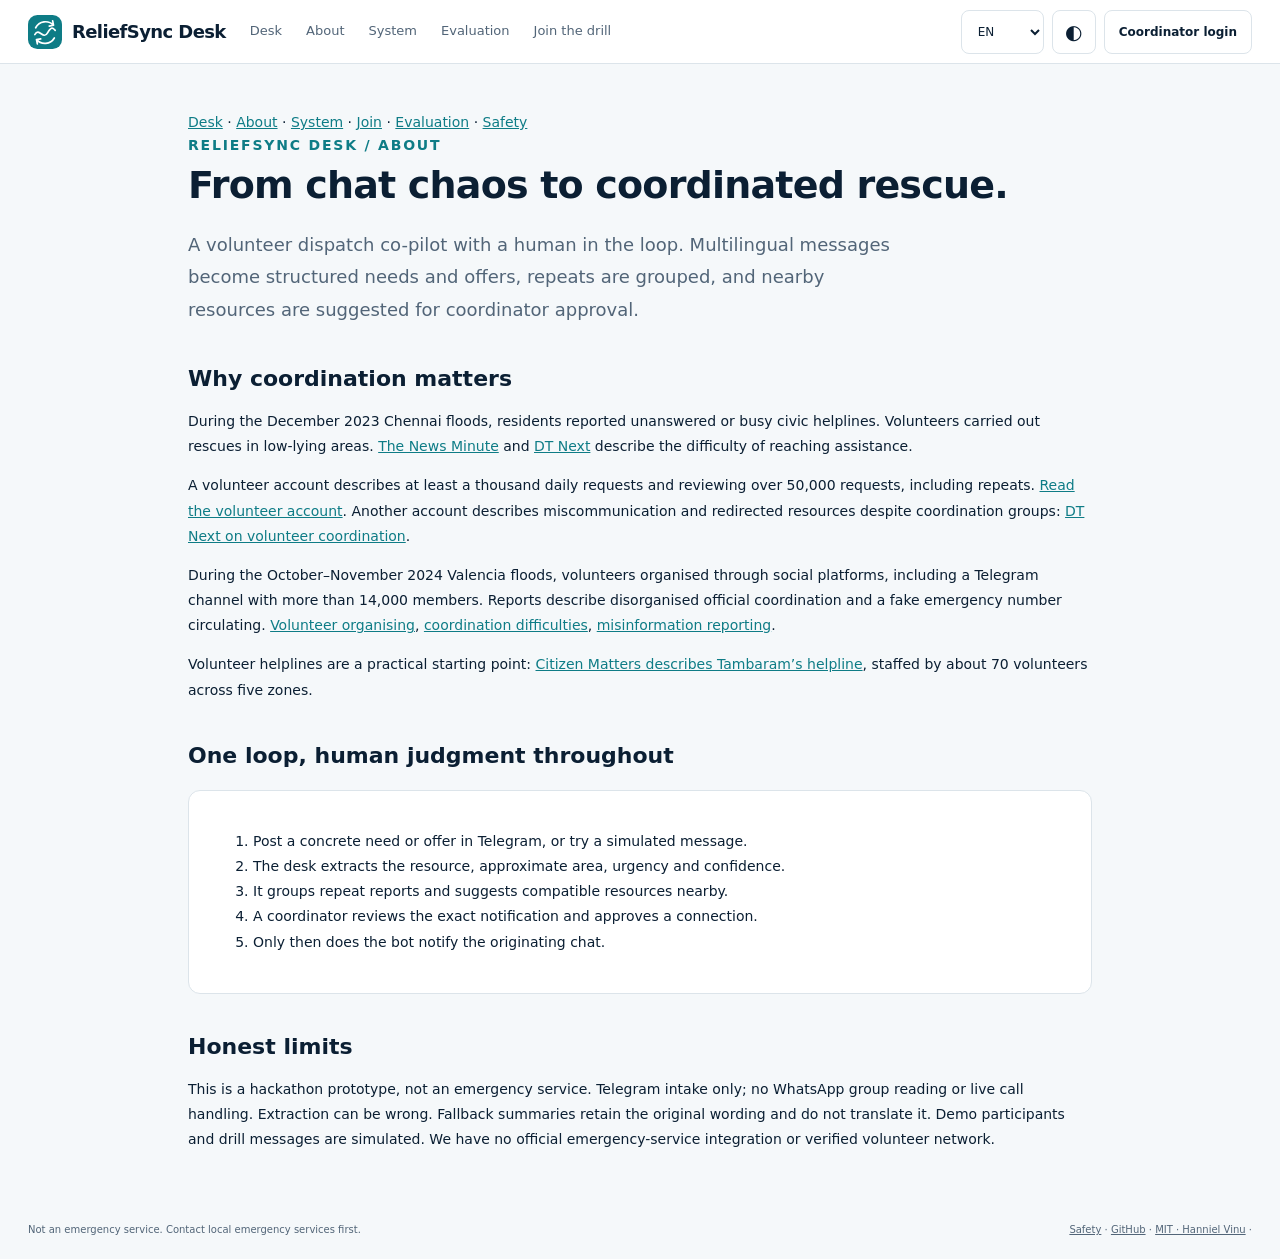
==== static/about.html @ e1a5e102 "feat: add dispatch dashboard simulation and evaluation pages" ====
<!doctype html><html lang="en"><head><meta charset="utf-8"><meta name="viewport" content="width=device-width,initial-scale=1"><title>About · ReliefSync Desk</title><link rel="icon" href="/static/img/favicon.svg"><link rel="stylesheet" href="/static/css/tokens.css"><link rel="stylesheet" href="/static/css/app.css"><script type="module" src="/static/js/pages.js"></script></head><body><a class="skip" href="#main">Skip to content</a><div id="shared-header"></div><main id="main" class="prose"><nav aria-label="Page navigation"><a href="/">Desk</a> · <a href="/about">About</a> · <a href="/architecture">System</a> · <a href="/join">Join</a> · <a href="/eval">Evaluation</a> · <a href="/safety">Safety</a></nav><p class="eyebrow">RELIEFSYNC DESK / ABOUT</p><h1>From chat chaos to coordinated rescue.</h1><p class="lead">A volunteer dispatch co-pilot with a human in the loop. Multilingual messages become structured needs and offers, repeats are grouped, and nearby resources are suggested for coordinator approval.</p>
<h2>Why coordination matters</h2><p>During the December 2023 Chennai floods, residents reported unanswered or busy civic helplines. Volunteers carried out rescues in low-lying areas. <a href="https://www.thenewsminute.com/amp/story/tamil-nadu/chennai-floods-helplines-inundated-people-struggle-to-contact-authorities">The News Minute</a> and <a href="https://www.dtnext.in/news/city/calls-to-govt-helplines-go-unanswered-754073">DT Next</a> describe the difficulty of reaching assistance.</p>
<p>A volunteer account describes at least a thousand daily requests and reviewing over 50,000 requests, including repeats. <a href="https://www.dtnext.in/volunteer-diaries-we-had-calls-regarding-pregnant-women-being-stranded">Read the volunteer account</a>. Another account describes miscommunication and redirected resources despite coordination groups: <a href="https://www.dtnext.in/news/city/volunteers-the-undying-spirit-of-chennai-soars-on-social-media-753635">DT Next on volunteer coordination</a>.</p>
<p>During the October–November 2024 Valencia floods, volunteers organised through social platforms, including a Telegram channel with more than 14,000 members. Reports describe disorganised official coordination and a fake emergency number circulating. <a href="https://www.izquierdadiario.es/Desborde-de-solidaridad-ante-la-inaccion-del-Gobierno-miles-de-voluntarios-autoorganizados-se">Volunteer organising</a>, <a href="https://inspain.news/?p=40691">coordination difficulties</a>, <a href="https://thestar.com.my/tech/tech-news/2024/11/08/online-disinformation-exacerbates-spain-flood-disaster">misinformation reporting</a>.</p>
<p>Volunteer helplines are a practical starting point: <a href="https://citizenmatters.in/citizen-monsoon-helpline-in-tambaram/">Citizen Matters describes Tambaram’s helpline</a>, staffed by about 70 volunteers across five zones.</p>
<h2>One loop, human judgment throughout</h2><article><ol><li>Post a concrete need or offer in Telegram, or try a simulated message.</li><li>The desk extracts the resource, approximate area, urgency and confidence.</li><li>It groups repeat reports and suggests compatible resources nearby.</li><li>A coordinator reviews the exact notification and approves a connection.</li><li>Only then does the bot notify the originating chat.</li></ol></article>
<h2>Honest limits</h2><p>This is a hackathon prototype, not an emergency service. Telegram intake only; no WhatsApp group reading or live call handling. Extraction can be wrong. Fallback summaries retain the original wording and do not translate it. Demo participants and drill messages are simulated. We have no official emergency-service integration or verified volunteer network.</p></main><div id="shared-footer"></div><div id="toast" class="toast" role="status" hidden></div></body></html>
---- static/css/tokens.css ----
@font-face{font-family:Inter;src:url('/static/fonts/inter.woff2') format('woff2');font-display:swap;font-weight:100 900}
@font-face{font-family:'Noto Sans Tamil';src:url('/static/fonts/tamil.woff2') format('woff2');font-display:swap}
@font-face{font-family:'JetBrains Mono';src:url('/static/fonts/mono.woff2') format('woff2');font-display:swap}
:root{color-scheme:light;--bg:#f5f8fa;--surface:#fff;--text:#0b1f33;--muted:#526578;--border:#dce4ea;--primary:#0e7c86;--primary-hover:#0a646c;--accent:#f5a524;--ok:#247a53;--danger:#b72f2f;--soft:#eaf5f4;--shadow:0 4px 24px #102d4010;--u1:#64748b;--u2:#2f80ed;--u3:#9b6d00;--u4:#c14508;--u5:#c6251b;--radius:12px}
@media(prefers-color-scheme:dark){:root:not([data-theme=light]){color-scheme:dark;--bg:#0a1622;--surface:#11212f;--text:#e8eef3;--muted:#a4b6c5;--border:#294253;--primary:#52c7d1;--primary-hover:#85e0e6;--soft:#13363c;--ok:#67d9a4;--danger:#ff8b85;--u3:#f0bf43;--u4:#ffab76;--u5:#ff9289}}
:root[data-theme=dark]{color-scheme:dark;--bg:#0a1622;--surface:#11212f;--text:#e8eef3;--muted:#a4b6c5;--border:#294253;--primary:#52c7d1;--primary-hover:#85e0e6;--soft:#13363c;--ok:#67d9a4;--danger:#ff8b85;--u3:#f0bf43;--u4:#ffab76;--u5:#ff9289}
*{box-sizing:border-box}body{margin:0;font:14px/1.5 Inter,system-ui,-apple-system,'Segoe UI',sans-serif;background:var(--bg);color:var(--text)}[lang=ta]{font-family:'Noto Sans Tamil',Latha,sans-serif;line-height:1.7}button,input,select,textarea{font:inherit}button,a,input,select,textarea{touch-action:manipulation}button{cursor:pointer}a{color:var(--primary)}button{color:inherit}button:disabled{opacity:.55;cursor:wait}:focus-visible{outline:3px solid var(--primary);outline-offset:3px}button,input,select,textarea{border:1px solid var(--border);border-radius:8px;background:var(--surface);min-height:44px}button{padding:8px 14px;font-weight:600}input,select,textarea{padding:10px 12px;color:var(--text);max-width:100%}button:hover{border-color:var(--primary)}.primary{background:var(--primary);border-color:var(--primary);color:var(--surface)}.primary:hover{background:var(--primary-hover)}.muted{color:var(--muted)}.mono{font-family:'JetBrains Mono',ui-monospace,monospace;font-variant-numeric:tabular-nums}.sr-only{position:absolute;width:1px;height:1px;padding:0;margin:-1px;overflow:hidden;clip:rect(0,0,0,0)}[hidden]{display:none!important}@media(prefers-reduced-motion:reduce){*,*::before,*::after{animation:none!important;transition:none!important;scroll-behavior:auto!important}}
---- static/css/app.css ----
.skip{position:fixed;top:-100px;left:16px;z-index:10000;background:var(--surface);padding:12px}.skip:focus{top:8px}.topbar{height:64px;padding:0 28px;display:flex;align-items:center;gap:24px;background:var(--surface);border-bottom:1px solid var(--border)}.brand{display:flex;align-items:center;gap:10px;text-decoration:none;font-size:18px;font-weight:700;letter-spacing:-.6px;white-space:nowrap;color:var(--text)}.brand img{width:34px;height:34px}.topbar nav{display:flex;gap:24px;height:100%;align-items:center}.topbar nav a{text-decoration:none;color:var(--muted);font-size:13px;font-weight:500;height:100%;display:flex;align-items:center;border-bottom:2px solid transparent}.topbar nav a[aria-current=page]{border-color:var(--primary);color:var(--primary)}.header-actions{margin-left:auto;display:flex;align-items:center;gap:8px}.header-actions button{font-size:12px}.header-actions select{width:83px;font-size:12px}.theme{width:44px;padding:0;font-size:20px!important}.status{font-size:11px;color:var(--ok);display:inline-flex;align-items:center;gap:6px;white-space:nowrap}.status::before{content:'';height:6px;width:6px;background:currentColor;border-radius:50%}.banner{padding:8px 28px;display:flex;justify-content:space-between;gap:12px;align-items:center;background:var(--soft);color:var(--primary);font-size:12px;border-bottom:1px solid var(--border)}.badge{padding:3px 7px;border:1px solid var(--border);border-radius:5px;font-size:10px;letter-spacing:.4px;font-weight:600;white-space:nowrap}.simulation{background:#fff3cf;color:#725200;border-color:#e8d699}.workspace-heading{display:flex;align-items:center;justify-content:space-between;padding:24px 28px 18px;gap:16px}.eyebrow{text-transform:uppercase;letter-spacing:1.8px;font-size:10px;font-weight:700;color:var(--primary);margin:0 0 5px}h1{font-size:24px;letter-spacing:-.8px;margin:0;font-weight:650}.workspace-heading p:last-child{margin:5px 0 0;font-size:12px}.workspace-meta{display:flex;gap:12px;align-items:center}.stats{display:grid;grid-template-columns:repeat(7,minmax(0,1fr));margin:0 28px 24px;background:var(--surface);border:1px solid var(--border);border-radius:var(--radius);box-shadow:var(--shadow)}.stat{padding:16px 20px;position:relative;min-width:0}.stat+.stat::before{content:'';position:absolute;left:0;top:18px;bottom:18px;width:1px;background:var(--border)}.stat-label{font-size:11px;color:var(--muted);display:block}.stat-value{font:600 26px/1.5 Inter,system-ui;font-variant-numeric:tabular-nums;letter-spacing:-1px}.stat small{font-size:10px;color:var(--muted);display:block}.ops-grid{display:grid;grid-template-columns:340px minmax(0,1fr) 320px;gap:16px;padding:0 28px;align-items:start}.panel{background:var(--surface);border:1px solid var(--border);border-radius:var(--radius);overflow:hidden;box-shadow:var(--shadow);min-width:0}.panel-header{padding:16px 18px;display:flex;align-items:center;gap:10px;border-bottom:1px solid var(--border)}h2{font-size:14px;font-weight:650;margin:0}.panel-header .count{margin-left:auto;font-size:11px;color:var(--muted)}.filters{padding:12px;display:grid;gap:10px;border-bottom:1px solid var(--border)}.filter-chips{display:flex;gap:4px;overflow:auto;scrollbar-width:thin}.filter-chips button{min-height:36px;white-space:nowrap;border:0;padding:6px 9px;font-size:11px;background:transparent;color:var(--muted)}.filter-chips button.active{background:var(--soft);color:var(--primary)}.search-row{display:flex;gap:6px}.search-row input{width:100%;min-width:0}.search-row select{width:104px;font-size:11px}.filter-row{display:flex;gap:6px}.filter-row select{min-width:0;width:50%;font-size:11px;min-height:36px;padding:6px}.card-list{max-height:650px;overflow:auto;padding:12px;display:grid;gap:10px}.request-card{text-align:left;padding:14px;border-radius:10px;min-height:150px;display:block;width:100%;font-weight:400;background:var(--surface);position:relative;transition:border-color .18s,transform .18s}.request-card:hover{transform:translateY(-1px)}.card-top{display:flex;align-items:center;gap:6px;font-size:10px}.intent-icon{display:inline-grid;place-items:center;width:18px;height:18px;border:1.5px solid var(--danger);color:var(--danger);border-radius:50%;font-weight:700}.intent-icon.offer{border-radius:5px;color:var(--primary);border-color:var(--primary)}.card-id{margin-left:auto;color:var(--muted);font-size:10px}.request-card h3{font-size:15px;margin:10px 0 3px;text-transform:capitalize;font-weight:650}.card-line{font-size:11px;color:var(--muted);display:flex;gap:8px;align-items:center;flex-wrap:wrap}.card-tags{display:flex;gap:5px;flex-wrap:wrap;margin:10px 0}.chip{font-size:10px;border-radius:999px;background:var(--bg);color:var(--muted);padding:3px 7px}.urgency{font-size:10px;font-weight:600;color:var(--urgency);border:1px solid currentColor;border-radius:4px;padding:2px 5px}.u1{--urgency:var(--u1)}.u2{--urgency:var(--u2)}.u3{--urgency:var(--u3)}.u4{--urgency:var(--u4)}.u5{--urgency:var(--u5)}.confidence{display:flex;align-items:center;gap:8px;font-size:10px;color:var(--muted);border-top:1px solid var(--border);padding-top:8px;margin-top:8px}.confidence progress{width:58px;height:4px;accent-color:var(--primary);margin-left:auto}.empty{padding:38px 22px;text-align:center;color:var(--muted);font-size:12px}.empty strong{display:block;color:var(--text);font-size:14px;margin:10px 0}.empty-symbol{font-size:28px;color:var(--primary)}#map{height:610px;background:var(--bg);z-index:1}.map-panel{position:relative}.map-heading{display:flex;justify-content:space-between;width:100%;align-items:center}.map-heading small{font-size:10px;color:var(--muted);font-weight:400}.map-tools{position:absolute;top:72px;right:12px;z-index:500}.map-tools button{box-shadow:var(--shadow);font-size:11px}.map-legend{display:flex;gap:16px;padding:12px 16px;font-size:10px;color:var(--muted);flex-wrap:wrap}.map-legend span{display:flex;gap:6px;align-items:center}.legend-dot{width:8px;height:8px;border-radius:50%;background:var(--primary)}.legend-dot.need{background:var(--danger)}.map-note{position:absolute;bottom:50px;left:12px;right:12px;z-index:500;background:var(--surface);padding:8px 12px;font-size:11px;border-radius:6px;border:1px solid var(--border)}.map-marker{background:transparent;border:none}.pin{background:var(--surface);border:2px solid var(--urgency);color:var(--urgency);font:700 12px Inter,sans-serif;border-radius:50%;width:30px;height:30px;display:grid;place-items:center;box-shadow:0 3px 10px #0003}.pin.offer{border-radius:7px}.pin.highlight{outline:4px solid var(--primary);outline-offset:3px}.leaflet-container{font-family:Inter,system-ui!important}.leaflet-popup-content{color:#0b1f33}.match-list{padding:12px;display:grid;gap:12px;max-height:720px;overflow:auto}.match-card{padding:14px;border:1px solid var(--border);border-radius:10px}.match-title{font-size:11px;display:flex;justify-content:space-between;align-items:center;margin-bottom:12px;color:var(--primary);font-weight:600}.match-party{border-left:2px solid var(--primary);padding-left:10px;margin:10px 0}.match-party small{font-size:9px;color:var(--muted);text-transform:uppercase;letter-spacing:1px}.match-party strong{display:block;font-size:13px;text-transform:capitalize}.match-party span{font-size:10px;color:var(--muted)}.match-info{display:flex;gap:8px;justify-content:space-between;font-size:10px;color:var(--muted);border-top:1px solid var(--border);padding-top:10px}.match-actions{display:flex;gap:6px;margin-top:12px}.match-actions button{flex:1;font-size:11px}.match-card details{font-size:10px;margin-top:10px;color:var(--muted)}.match-card summary{cursor:pointer;padding:5px 0}.preview{white-space:pre-wrap;overflow-wrap:anywhere;font-size:11px;background:var(--bg);padding:12px;border-radius:6px}.score-grid{display:grid;grid-template-columns:1fr 1fr;gap:5px;margin:8px 0}.score-grid span{padding:5px;background:var(--bg);border-radius:4px}.demo-panel{margin:20px 28px 0;padding:16px 20px;border:1px solid var(--border);border-radius:12px;background:var(--surface);display:flex;gap:20px;align-items:center}.demo-title{min-width:150px}.demo-title strong{display:block;font-size:13px}.demo-title small{font-size:10px;color:var(--muted)}.drill-controls{display:flex;gap:6px;flex-wrap:wrap}.drill-controls button,.drill-controls select{font-size:11px}.custom-input{margin-left:auto;display:flex;gap:6px;min-width:0;flex:1;max-width:520px}.custom-input input{min-width:0;flex:1}.custom-input button{font-size:11px}.footer{display:flex;justify-content:space-between;gap:16px;padding:22px 28px;font-size:10px;color:var(--muted)}.footer a{color:var(--muted)}.tabs{display:none}.toast{position:fixed;bottom:24px;left:50%;transform:translateX(-50%);background:var(--text);color:var(--surface);border-radius:8px;padding:12px 20px;z-index:3000;box-shadow:var(--shadow);max-width:90%;font-size:13px}.error-banner{background:#fff0ee;color:#9d2626;padding:12px 28px;display:flex;justify-content:space-between;align-items:center}.drawer{position:fixed;top:0;bottom:0;right:0;width:460px;max-width:100%;z-index:2000;background:var(--surface);box-shadow:-10px 0 60px #0003;overflow:auto;padding:28px}.backdrop{position:fixed;inset:0;background:#071f354f;z-index:1999}.drawer-close{float:right}.drawer h2{font-size:24px;text-transform:capitalize;margin:32px 0 8px}.drawer dl{display:grid;grid-template-columns:130px 1fr;gap:12px;font-size:12px;margin:24px 0}.drawer dt{color:var(--muted)}.drawer dd{margin:0;overflow-wrap:anywhere}.drawer h3{font-size:13px;margin-top:24px}.drawer blockquote{margin:0;padding:16px;background:var(--bg);border-left:3px solid var(--primary);font-size:14px;overflow-wrap:anywhere}.drawer form{display:grid;gap:10px}.drawer form label{display:grid;gap:4px;font-size:12px}.audit{padding:0;list-style:none;font-size:11px;color:var(--muted)}.audit li{padding:10px 0;border-bottom:1px solid var(--border)}dialog{background:var(--surface);color:var(--text);border:1px solid var(--border);border-radius:12px;max-width:480px;width:calc(100% - 32px);padding:28px}dialog::backdrop{background:#071f3577}dialog h2{font-size:20px;margin-bottom:16px}dialog form{display:grid;gap:12px}dialog .actions{display:flex;gap:8px;justify-content:flex-end}.prose{max-width:960px;margin:48px auto;padding:0 28px}.prose h1{font-size:38px;line-height:1.2;margin-bottom:20px}.prose .lead{font-size:18px;color:var(--muted);max-width:720px}.prose h2{font-size:22px;margin:36px 0 12px}.prose p,.prose li{font-size:14px;line-height:1.8}.prose article{background:var(--surface);border:1px solid var(--border);border-radius:12px;padding:24px;margin:18px 0}.prose table{border-collapse:collapse;width:100%;font-size:12px}.prose td,.prose th{text-align:left;padding:12px;border-bottom:1px solid var(--border)}.table-wrap{overflow:auto}.prose pre{overflow:auto;background:var(--surface);border:1px solid var(--border);border-radius:8px;padding:16px;font-size:12px}.sample{display:flex;align-items:center;gap:16px;justify-content:space-between}.sample p{margin:8px 0}.sample small{color:var(--muted)}.architecture-img{width:100%;height:auto}.reach{display:flex;gap:24px;padding:20px;border-radius:12px;background:var(--soft);margin:24px 0}.reach strong{font-size:28px;display:block}.reach span{font-size:12px;color:var(--muted)}
@media(min-width:1600px){.ops-grid{grid-template-columns:360px minmax(0,1fr) 340px}#map{height:670px}.card-list{max-height:710px}.match-list{max-height:780px}}
@media(max-width:1279px){.topbar{gap:16px;padding:0 20px}.topbar nav{gap:14px}.ops-grid{grid-template-columns:minmax(0,1fr) minmax(0,1fr);padding:0 20px}.map-panel{grid-column:1/-1;grid-row:1}#map{height:45vh}.board-panel,.matches-panel{grid-row:2}.stats{margin:0 20px 20px;grid-template-columns:repeat(4,minmax(0,1fr))}.stat{padding:12px 16px}.workspace-heading{padding:20px}.demo-panel{margin:20px;flex-wrap:wrap}.custom-input{max-width:none;flex-basis:100%;margin-left:0}.footer{padding:20px}.header-actions .status{display:none}}
@media(max-width:767px){.topbar{height:60px;padding:0 14px;gap:8px;flex-wrap:nowrap}.brand{font-size:16px;gap:7px}.brand img{width:28px;height:28px}.topbar nav{display:none}.header-actions{gap:4px}.header-actions select{width:60px;padding:8px 4px}.header-actions #login-btn{font-size:0;width:44px;padding:0}.header-actions #login-btn::after{content:'↗';font-size:18px}.banner{padding:8px 14px;font-size:10px;gap:4px}.banner .badge{display:none}.workspace-heading{padding:16px 14px 12px}.workspace-heading h1{font-size:21px}.workspace-heading p:last-child{font-size:11px;max-width:240px}.workspace-meta{display:none}.stats{margin:0 14px 14px;grid-template-columns:repeat(2,minmax(0,1fr));display:none}.stats.active-mobile{display:grid}.stat{padding:12px}.ops-grid{display:block;padding:0 14px}.panel{display:none}.panel.active-mobile{display:block}.map-panel{display:block}body[data-tab]:not([data-tab=map]) .map-panel{display:none}body[data-tab=map] .map-panel{display:block}#map{height:calc(100dvh - 360px);min-height:260px}.panel-header{padding:12px 14px}.card-list,.match-list{max-height:none}.demo-panel{margin:14px;padding:12px;gap:10px}.demo-title{min-width:0;width:100%;display:flex;align-items:center;justify-content:space-between;gap:8px}.drill-controls{width:100%}.drill-controls button{flex:1;padding:8px}.custom-input{flex-basis:100%;width:100%}.custom-input input{font-size:12px}.custom-input button{padding:8px 12px}.footer{padding:12px 14px 86px;display:block}.footer span{display:block;margin-bottom:8px}.tabs{position:fixed;left:0;bottom:0;right:0;display:flex;background:var(--surface);border-top:1px solid var(--border);z-index:1000;padding:4px 8px max(4px,env(safe-area-inset-bottom));box-shadow:0 -3px 12px #0001}.tabs button{flex:1;border:0;background:transparent;color:var(--muted);font-size:11px;display:grid;place-items:center;gap:1px;padding:6px}.tabs button span:first-child{font-size:18px}.tabs button.active{color:var(--primary);background:var(--soft)}.drawer{width:100%;top:8vh;border-radius:18px 18px 0 0;padding:24px}.drawer dl{grid-template-columns:100px 1fr}.toast{bottom:84px}.prose{margin:30px auto;padding:0 18px}.prose h1{font-size:30px}.prose .lead{font-size:16px}.prose article{padding:18px}.prose nav{display:flex;gap:16px;flex-wrap:wrap}.reach{gap:16px}.error-banner{padding:10px 14px;font-size:12px}}
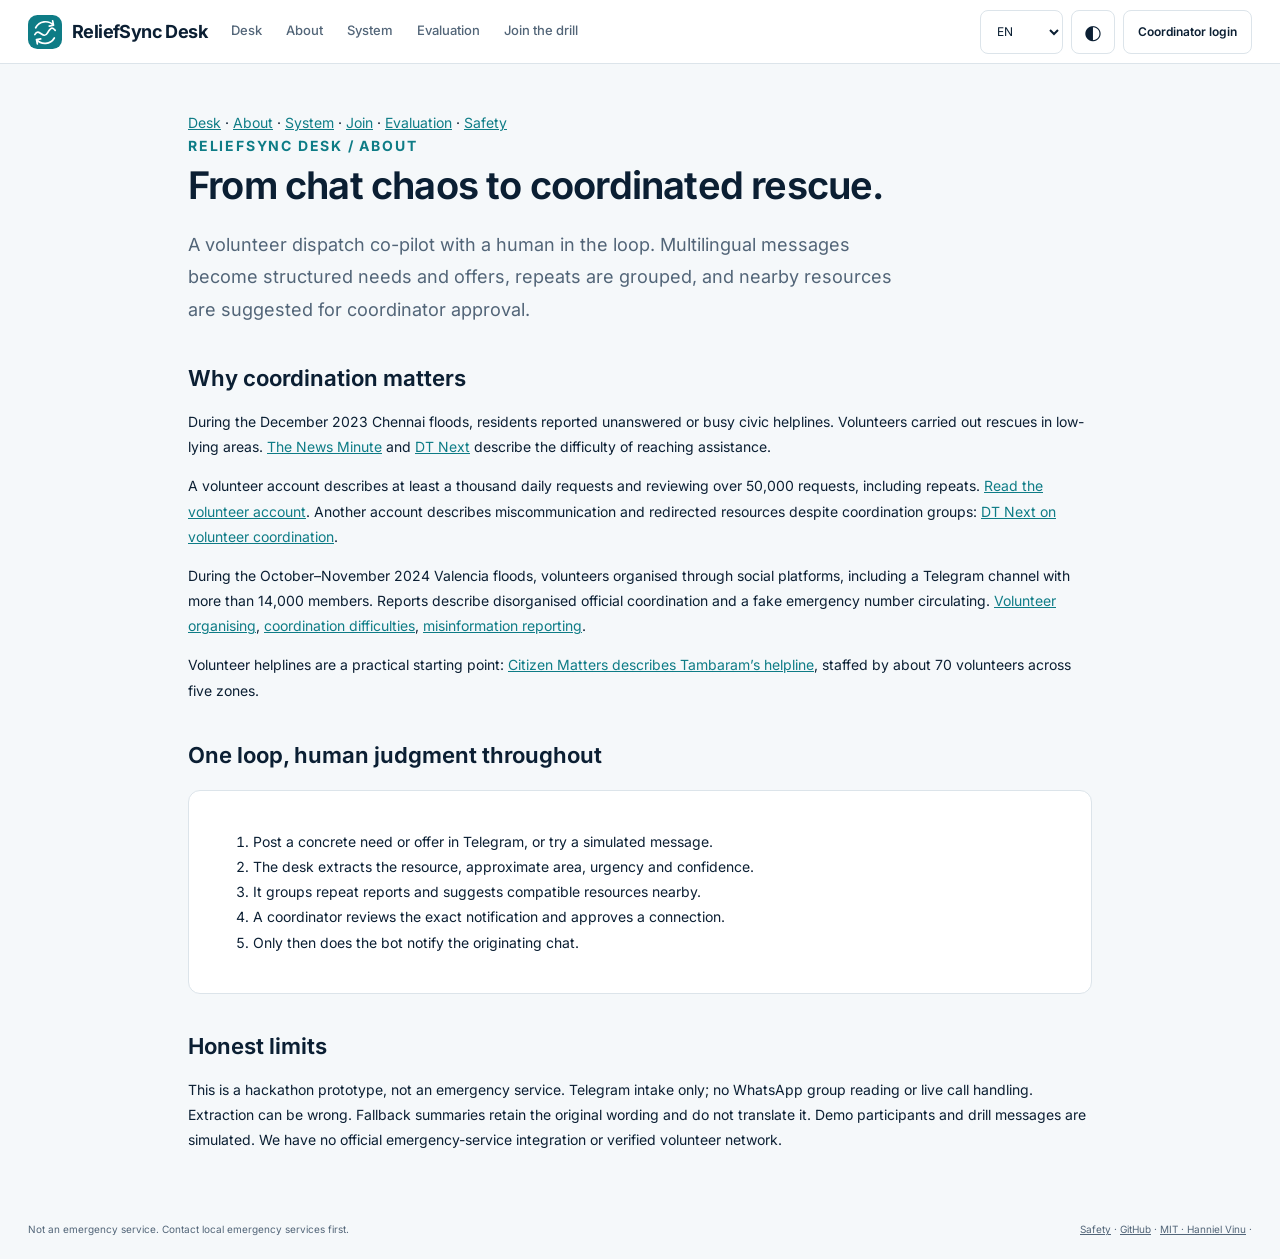
==== commit 5651270c: "chore: finalize verification evidence and readable frontend sources" ====
--- a/static/about.html
+++ b/static/about.html
@@ -1,7 +1,113 @@
-<!doctype html><html lang="en"><head><meta charset="utf-8"><meta name="viewport" content="width=device-width,initial-scale=1"><title>About · ReliefSync Desk</title><link rel="icon" href="/static/img/favicon.svg"><link rel="stylesheet" href="/static/css/tokens.css"><link rel="stylesheet" href="/static/css/app.css"><script type="module" src="/static/js/pages.js"></script></head><body><a class="skip" href="#main">Skip to content</a><div id="shared-header"></div><main id="main" class="prose"><nav aria-label="Page navigation"><a href="/">Desk</a> · <a href="/about">About</a> · <a href="/architecture">System</a> · <a href="/join">Join</a> · <a href="/eval">Evaluation</a> · <a href="/safety">Safety</a></nav><p class="eyebrow">RELIEFSYNC DESK / ABOUT</p><h1>From chat chaos to coordinated rescue.</h1><p class="lead">A volunteer dispatch co-pilot with a human in the loop. Multilingual messages become structured needs and offers, repeats are grouped, and nearby resources are suggested for coordinator approval.</p>
-<h2>Why coordination matters</h2><p>During the December 2023 Chennai floods, residents reported unanswered or busy civic helplines. Volunteers carried out rescues in low-lying areas. <a href="https://www.thenewsminute.com/amp/story/tamil-nadu/chennai-floods-helplines-inundated-people-struggle-to-contact-authorities">The News Minute</a> and <a href="https://www.dtnext.in/news/city/calls-to-govt-helplines-go-unanswered-754073">DT Next</a> describe the difficulty of reaching assistance.</p>
-<p>A volunteer account describes at least a thousand daily requests and reviewing over 50,000 requests, including repeats. <a href="https://www.dtnext.in/volunteer-diaries-we-had-calls-regarding-pregnant-women-being-stranded">Read the volunteer account</a>. Another account describes miscommunication and redirected resources despite coordination groups: <a href="https://www.dtnext.in/news/city/volunteers-the-undying-spirit-of-chennai-soars-on-social-media-753635">DT Next on volunteer coordination</a>.</p>
-<p>During the October–November 2024 Valencia floods, volunteers organised through social platforms, including a Telegram channel with more than 14,000 members. Reports describe disorganised official coordination and a fake emergency number circulating. <a href="https://www.izquierdadiario.es/Desborde-de-solidaridad-ante-la-inaccion-del-Gobierno-miles-de-voluntarios-autoorganizados-se">Volunteer organising</a>, <a href="https://inspain.news/?p=40691">coordination difficulties</a>, <a href="https://thestar.com.my/tech/tech-news/2024/11/08/online-disinformation-exacerbates-spain-flood-disaster">misinformation reporting</a>.</p>
-<p>Volunteer helplines are a practical starting point: <a href="https://citizenmatters.in/citizen-monsoon-helpline-in-tambaram/">Citizen Matters describes Tambaram’s helpline</a>, staffed by about 70 volunteers across five zones.</p>
-<h2>One loop, human judgment throughout</h2><article><ol><li>Post a concrete need or offer in Telegram, or try a simulated message.</li><li>The desk extracts the resource, approximate area, urgency and confidence.</li><li>It groups repeat reports and suggests compatible resources nearby.</li><li>A coordinator reviews the exact notification and approves a connection.</li><li>Only then does the bot notify the originating chat.</li></ol></article>
-<h2>Honest limits</h2><p>This is a hackathon prototype, not an emergency service. Telegram intake only; no WhatsApp group reading or live call handling. Extraction can be wrong. Fallback summaries retain the original wording and do not translate it. Demo participants and drill messages are simulated. We have no official emergency-service integration or verified volunteer network.</p></main><div id="shared-footer"></div><div id="toast" class="toast" role="status" hidden></div></body></html>+<!doctype html>
+<html lang="en">
+  <head>
+    <meta charset="utf-8" />
+    <meta name="viewport" content="width=device-width,initial-scale=1" />
+    <title>About · ReliefSync Desk</title>
+    <link rel="icon" href="/static/img/favicon.svg" />
+    <link rel="stylesheet" href="/static/css/tokens.css" />
+    <link rel="stylesheet" href="/static/css/app.css" />
+    <script type="module" src="/static/js/pages.js"></script>
+  </head>
+  <body>
+    <a class="skip" href="#main">Skip to content</a>
+    <div id="shared-header"></div>
+    <main id="main" class="prose">
+      <nav aria-label="Page navigation">
+        <a href="/">Desk</a> · <a href="/about">About</a> ·
+        <a href="/architecture">System</a> · <a href="/join">Join</a> ·
+        <a href="/eval">Evaluation</a> · <a href="/safety">Safety</a>
+      </nav>
+      <p class="eyebrow">RELIEFSYNC DESK / ABOUT</p>
+      <h1>From chat chaos to coordinated rescue.</h1>
+      <p class="lead">
+        A volunteer dispatch co-pilot with a human in the loop. Multilingual
+        messages become structured needs and offers, repeats are grouped, and
+        nearby resources are suggested for coordinator approval.
+      </p>
+      <h2>Why coordination matters</h2>
+      <p>
+        During the December 2023 Chennai floods, residents reported unanswered
+        or busy civic helplines. Volunteers carried out rescues in low-lying
+        areas.
+        <a
+          href="https://www.thenewsminute.com/amp/story/tamil-nadu/chennai-floods-helplines-inundated-people-struggle-to-contact-authorities"
+          >The News Minute</a
+        >
+        and
+        <a
+          href="https://www.dtnext.in/news/city/calls-to-govt-helplines-go-unanswered-754073"
+          >DT Next</a
+        >
+        describe the difficulty of reaching assistance.
+      </p>
+      <p>
+        A volunteer account describes at least a thousand daily requests and
+        reviewing over 50,000 requests, including repeats.
+        <a
+          href="https://www.dtnext.in/volunteer-diaries-we-had-calls-regarding-pregnant-women-being-stranded"
+          >Read the volunteer account</a
+        >. Another account describes miscommunication and redirected resources
+        despite coordination groups:
+        <a
+          href="https://www.dtnext.in/news/city/volunteers-the-undying-spirit-of-chennai-soars-on-social-media-753635"
+          >DT Next on volunteer coordination</a
+        >.
+      </p>
+      <p>
+        During the October–November 2024 Valencia floods, volunteers organised
+        through social platforms, including a Telegram channel with more than
+        14,000 members. Reports describe disorganised official coordination and
+        a fake emergency number circulating.
+        <a
+          href="https://www.izquierdadiario.es/Desborde-de-solidaridad-ante-la-inaccion-del-Gobierno-miles-de-voluntarios-autoorganizados-se"
+          >Volunteer organising</a
+        >,
+        <a href="https://inspain.news/?p=40691">coordination difficulties</a>,
+        <a
+          href="https://thestar.com.my/tech/tech-news/2024/11/08/online-disinformation-exacerbates-spain-flood-disaster"
+          >misinformation reporting</a
+        >.
+      </p>
+      <p>
+        Volunteer helplines are a practical starting point:
+        <a
+          href="https://citizenmatters.in/citizen-monsoon-helpline-in-tambaram/"
+          >Citizen Matters describes Tambaram’s helpline</a
+        >, staffed by about 70 volunteers across five zones.
+      </p>
+      <h2>One loop, human judgment throughout</h2>
+      <article>
+        <ol>
+          <li>
+            Post a concrete need or offer in Telegram, or try a simulated
+            message.
+          </li>
+          <li>
+            The desk extracts the resource, approximate area, urgency and
+            confidence.
+          </li>
+          <li>
+            It groups repeat reports and suggests compatible resources nearby.
+          </li>
+          <li>
+            A coordinator reviews the exact notification and approves a
+            connection.
+          </li>
+          <li>Only then does the bot notify the originating chat.</li>
+        </ol>
+      </article>
+      <h2>Honest limits</h2>
+      <p>
+        This is a hackathon prototype, not an emergency service. Telegram intake
+        only; no WhatsApp group reading or live call handling. Extraction can be
+        wrong. Fallback summaries retain the original wording and do not
+        translate it. Demo participants and drill messages are simulated. We
+        have no official emergency-service integration or verified volunteer
+        network.
+      </p>
+    </main>
+    <div id="shared-footer"></div>
+    <div id="toast" class="toast" role="status" hidden></div>
+  </body>
+</html>
--- a/static/css/tokens.css
+++ b/static/css/tokens.css
@@ -1,7 +1,178 @@
-@font-face{font-family:Inter;src:url('/static/fonts/inter.woff2') format('woff2');font-display:swap;font-weight:100 900}
-@font-face{font-family:'Noto Sans Tamil';src:url('/static/fonts/tamil.woff2') format('woff2');font-display:swap}
-@font-face{font-family:'JetBrains Mono';src:url('/static/fonts/mono.woff2') format('woff2');font-display:swap}
-:root{color-scheme:light;--bg:#f5f8fa;--surface:#fff;--text:#0b1f33;--muted:#526578;--border:#dce4ea;--primary:#0e7c86;--primary-hover:#0a646c;--accent:#f5a524;--ok:#247a53;--danger:#b72f2f;--soft:#eaf5f4;--shadow:0 4px 24px #102d4010;--u1:#64748b;--u2:#2f80ed;--u3:#9b6d00;--u4:#c14508;--u5:#c6251b;--radius:12px}
-@media(prefers-color-scheme:dark){:root:not([data-theme=light]){color-scheme:dark;--bg:#0a1622;--surface:#11212f;--text:#e8eef3;--muted:#a4b6c5;--border:#294253;--primary:#52c7d1;--primary-hover:#85e0e6;--soft:#13363c;--ok:#67d9a4;--danger:#ff8b85;--u3:#f0bf43;--u4:#ffab76;--u5:#ff9289}}
-:root[data-theme=dark]{color-scheme:dark;--bg:#0a1622;--surface:#11212f;--text:#e8eef3;--muted:#a4b6c5;--border:#294253;--primary:#52c7d1;--primary-hover:#85e0e6;--soft:#13363c;--ok:#67d9a4;--danger:#ff8b85;--u3:#f0bf43;--u4:#ffab76;--u5:#ff9289}
-*{box-sizing:border-box}body{margin:0;font:14px/1.5 Inter,system-ui,-apple-system,'Segoe UI',sans-serif;background:var(--bg);color:var(--text)}[lang=ta]{font-family:'Noto Sans Tamil',Latha,sans-serif;line-height:1.7}button,input,select,textarea{font:inherit}button,a,input,select,textarea{touch-action:manipulation}button{cursor:pointer}a{color:var(--primary)}button{color:inherit}button:disabled{opacity:.55;cursor:wait}:focus-visible{outline:3px solid var(--primary);outline-offset:3px}button,input,select,textarea{border:1px solid var(--border);border-radius:8px;background:var(--surface);min-height:44px}button{padding:8px 14px;font-weight:600}input,select,textarea{padding:10px 12px;color:var(--text);max-width:100%}button:hover{border-color:var(--primary)}.primary{background:var(--primary);border-color:var(--primary);color:var(--surface)}.primary:hover{background:var(--primary-hover)}.muted{color:var(--muted)}.mono{font-family:'JetBrains Mono',ui-monospace,monospace;font-variant-numeric:tabular-nums}.sr-only{position:absolute;width:1px;height:1px;padding:0;margin:-1px;overflow:hidden;clip:rect(0,0,0,0)}[hidden]{display:none!important}@media(prefers-reduced-motion:reduce){*,*::before,*::after{animation:none!important;transition:none!important;scroll-behavior:auto!important}}
+@font-face {
+  font-family: Inter;
+  src: url("/static/fonts/inter.woff2") format("woff2");
+  font-display: swap;
+  font-weight: 100 900;
+}
+@font-face {
+  font-family: "Noto Sans Tamil";
+  src: url("/static/fonts/tamil.woff2") format("woff2");
+  font-display: swap;
+}
+@font-face {
+  font-family: "JetBrains Mono";
+  src: url("/static/fonts/mono.woff2") format("woff2");
+  font-display: swap;
+}
+:root {
+  color-scheme: light;
+  --bg: #f5f8fa;
+  --surface: #fff;
+  --text: #0b1f33;
+  --muted: #526578;
+  --border: #dce4ea;
+  --primary: #0e7c86;
+  --primary-hover: #0a646c;
+  --accent: #f5a524;
+  --ok: #247a53;
+  --danger: #b72f2f;
+  --soft: #eaf5f4;
+  --shadow: 0 4px 24px #102d4010;
+  --u1: #64748b;
+  --u2: #2f80ed;
+  --u3: #9b6d00;
+  --u4: #c14508;
+  --u5: #c6251b;
+  --radius: 12px;
+}
+@media (prefers-color-scheme: dark) {
+  :root:not([data-theme="light"]) {
+    color-scheme: dark;
+    --bg: #0a1622;
+    --surface: #11212f;
+    --text: #e8eef3;
+    --muted: #a4b6c5;
+    --border: #294253;
+    --primary: #52c7d1;
+    --primary-hover: #85e0e6;
+    --soft: #13363c;
+    --ok: #67d9a4;
+    --danger: #ff8b85;
+    --u3: #f0bf43;
+    --u4: #ffab76;
+    --u5: #ff9289;
+  }
+}
+:root[data-theme="dark"] {
+  color-scheme: dark;
+  --bg: #0a1622;
+  --surface: #11212f;
+  --text: #e8eef3;
+  --muted: #a4b6c5;
+  --border: #294253;
+  --primary: #52c7d1;
+  --primary-hover: #85e0e6;
+  --soft: #13363c;
+  --ok: #67d9a4;
+  --danger: #ff8b85;
+  --u3: #f0bf43;
+  --u4: #ffab76;
+  --u5: #ff9289;
+}
+* {
+  box-sizing: border-box;
+}
+body {
+  margin: 0;
+  font:
+    14px/1.5 Inter,
+    system-ui,
+    -apple-system,
+    "Segoe UI",
+    sans-serif;
+  background: var(--bg);
+  color: var(--text);
+}
+[lang="ta"] {
+  font-family: "Noto Sans Tamil", Latha, sans-serif;
+  line-height: 1.7;
+}
+button,
+input,
+select,
+textarea {
+  font: inherit;
+}
+button,
+a,
+input,
+select,
+textarea {
+  touch-action: manipulation;
+}
+button {
+  cursor: pointer;
+}
+a {
+  color: var(--primary);
+}
+button {
+  color: inherit;
+}
+button:disabled {
+  opacity: 0.55;
+  cursor: wait;
+}
+:focus-visible {
+  outline: 3px solid var(--primary);
+  outline-offset: 3px;
+}
+button,
+input,
+select,
+textarea {
+  border: 1px solid var(--border);
+  border-radius: 8px;
+  background: var(--surface);
+  min-height: 44px;
+}
+button {
+  padding: 8px 14px;
+  font-weight: 600;
+}
+input,
+select,
+textarea {
+  padding: 10px 12px;
+  color: var(--text);
+  max-width: 100%;
+}
+button:hover {
+  border-color: var(--primary);
+}
+.primary {
+  background: var(--primary);
+  border-color: var(--primary);
+  color: var(--surface);
+}
+.primary:hover {
+  background: var(--primary-hover);
+}
+.muted {
+  color: var(--muted);
+}
+.mono {
+  font-family: "JetBrains Mono", ui-monospace, monospace;
+  font-variant-numeric: tabular-nums;
+}
+.sr-only {
+  position: absolute;
+  width: 1px;
+  height: 1px;
+  padding: 0;
+  margin: -1px;
+  overflow: hidden;
+  clip: rect(0, 0, 0, 0);
+}
+[hidden] {
+  display: none !important;
+}
+@media (prefers-reduced-motion: reduce) {
+  *,
+  *::before,
+  *::after {
+    animation: none !important;
+    transition: none !important;
+    scroll-behavior: auto !important;
+  }
+}
--- a/static/css/app.css
+++ b/static/css/app.css
@@ -1,4 +1,1105 @@
-.skip{position:fixed;top:-100px;left:16px;z-index:10000;background:var(--surface);padding:12px}.skip:focus{top:8px}.topbar{height:64px;padding:0 28px;display:flex;align-items:center;gap:24px;background:var(--surface);border-bottom:1px solid var(--border)}.brand{display:flex;align-items:center;gap:10px;text-decoration:none;font-size:18px;font-weight:700;letter-spacing:-.6px;white-space:nowrap;color:var(--text)}.brand img{width:34px;height:34px}.topbar nav{display:flex;gap:24px;height:100%;align-items:center}.topbar nav a{text-decoration:none;color:var(--muted);font-size:13px;font-weight:500;height:100%;display:flex;align-items:center;border-bottom:2px solid transparent}.topbar nav a[aria-current=page]{border-color:var(--primary);color:var(--primary)}.header-actions{margin-left:auto;display:flex;align-items:center;gap:8px}.header-actions button{font-size:12px}.header-actions select{width:83px;font-size:12px}.theme{width:44px;padding:0;font-size:20px!important}.status{font-size:11px;color:var(--ok);display:inline-flex;align-items:center;gap:6px;white-space:nowrap}.status::before{content:'';height:6px;width:6px;background:currentColor;border-radius:50%}.banner{padding:8px 28px;display:flex;justify-content:space-between;gap:12px;align-items:center;background:var(--soft);color:var(--primary);font-size:12px;border-bottom:1px solid var(--border)}.badge{padding:3px 7px;border:1px solid var(--border);border-radius:5px;font-size:10px;letter-spacing:.4px;font-weight:600;white-space:nowrap}.simulation{background:#fff3cf;color:#725200;border-color:#e8d699}.workspace-heading{display:flex;align-items:center;justify-content:space-between;padding:24px 28px 18px;gap:16px}.eyebrow{text-transform:uppercase;letter-spacing:1.8px;font-size:10px;font-weight:700;color:var(--primary);margin:0 0 5px}h1{font-size:24px;letter-spacing:-.8px;margin:0;font-weight:650}.workspace-heading p:last-child{margin:5px 0 0;font-size:12px}.workspace-meta{display:flex;gap:12px;align-items:center}.stats{display:grid;grid-template-columns:repeat(7,minmax(0,1fr));margin:0 28px 24px;background:var(--surface);border:1px solid var(--border);border-radius:var(--radius);box-shadow:var(--shadow)}.stat{padding:16px 20px;position:relative;min-width:0}.stat+.stat::before{content:'';position:absolute;left:0;top:18px;bottom:18px;width:1px;background:var(--border)}.stat-label{font-size:11px;color:var(--muted);display:block}.stat-value{font:600 26px/1.5 Inter,system-ui;font-variant-numeric:tabular-nums;letter-spacing:-1px}.stat small{font-size:10px;color:var(--muted);display:block}.ops-grid{display:grid;grid-template-columns:340px minmax(0,1fr) 320px;gap:16px;padding:0 28px;align-items:start}.panel{background:var(--surface);border:1px solid var(--border);border-radius:var(--radius);overflow:hidden;box-shadow:var(--shadow);min-width:0}.panel-header{padding:16px 18px;display:flex;align-items:center;gap:10px;border-bottom:1px solid var(--border)}h2{font-size:14px;font-weight:650;margin:0}.panel-header .count{margin-left:auto;font-size:11px;color:var(--muted)}.filters{padding:12px;display:grid;gap:10px;border-bottom:1px solid var(--border)}.filter-chips{display:flex;gap:4px;overflow:auto;scrollbar-width:thin}.filter-chips button{min-height:36px;white-space:nowrap;border:0;padding:6px 9px;font-size:11px;background:transparent;color:var(--muted)}.filter-chips button.active{background:var(--soft);color:var(--primary)}.search-row{display:flex;gap:6px}.search-row input{width:100%;min-width:0}.search-row select{width:104px;font-size:11px}.filter-row{display:flex;gap:6px}.filter-row select{min-width:0;width:50%;font-size:11px;min-height:36px;padding:6px}.card-list{max-height:650px;overflow:auto;padding:12px;display:grid;gap:10px}.request-card{text-align:left;padding:14px;border-radius:10px;min-height:150px;display:block;width:100%;font-weight:400;background:var(--surface);position:relative;transition:border-color .18s,transform .18s}.request-card:hover{transform:translateY(-1px)}.card-top{display:flex;align-items:center;gap:6px;font-size:10px}.intent-icon{display:inline-grid;place-items:center;width:18px;height:18px;border:1.5px solid var(--danger);color:var(--danger);border-radius:50%;font-weight:700}.intent-icon.offer{border-radius:5px;color:var(--primary);border-color:var(--primary)}.card-id{margin-left:auto;color:var(--muted);font-size:10px}.request-card h3{font-size:15px;margin:10px 0 3px;text-transform:capitalize;font-weight:650}.card-line{font-size:11px;color:var(--muted);display:flex;gap:8px;align-items:center;flex-wrap:wrap}.card-tags{display:flex;gap:5px;flex-wrap:wrap;margin:10px 0}.chip{font-size:10px;border-radius:999px;background:var(--bg);color:var(--muted);padding:3px 7px}.urgency{font-size:10px;font-weight:600;color:var(--urgency);border:1px solid currentColor;border-radius:4px;padding:2px 5px}.u1{--urgency:var(--u1)}.u2{--urgency:var(--u2)}.u3{--urgency:var(--u3)}.u4{--urgency:var(--u4)}.u5{--urgency:var(--u5)}.confidence{display:flex;align-items:center;gap:8px;font-size:10px;color:var(--muted);border-top:1px solid var(--border);padding-top:8px;margin-top:8px}.confidence progress{width:58px;height:4px;accent-color:var(--primary);margin-left:auto}.empty{padding:38px 22px;text-align:center;color:var(--muted);font-size:12px}.empty strong{display:block;color:var(--text);font-size:14px;margin:10px 0}.empty-symbol{font-size:28px;color:var(--primary)}#map{height:610px;background:var(--bg);z-index:1}.map-panel{position:relative}.map-heading{display:flex;justify-content:space-between;width:100%;align-items:center}.map-heading small{font-size:10px;color:var(--muted);font-weight:400}.map-tools{position:absolute;top:72px;right:12px;z-index:500}.map-tools button{box-shadow:var(--shadow);font-size:11px}.map-legend{display:flex;gap:16px;padding:12px 16px;font-size:10px;color:var(--muted);flex-wrap:wrap}.map-legend span{display:flex;gap:6px;align-items:center}.legend-dot{width:8px;height:8px;border-radius:50%;background:var(--primary)}.legend-dot.need{background:var(--danger)}.map-note{position:absolute;bottom:50px;left:12px;right:12px;z-index:500;background:var(--surface);padding:8px 12px;font-size:11px;border-radius:6px;border:1px solid var(--border)}.map-marker{background:transparent;border:none}.pin{background:var(--surface);border:2px solid var(--urgency);color:var(--urgency);font:700 12px Inter,sans-serif;border-radius:50%;width:30px;height:30px;display:grid;place-items:center;box-shadow:0 3px 10px #0003}.pin.offer{border-radius:7px}.pin.highlight{outline:4px solid var(--primary);outline-offset:3px}.leaflet-container{font-family:Inter,system-ui!important}.leaflet-popup-content{color:#0b1f33}.match-list{padding:12px;display:grid;gap:12px;max-height:720px;overflow:auto}.match-card{padding:14px;border:1px solid var(--border);border-radius:10px}.match-title{font-size:11px;display:flex;justify-content:space-between;align-items:center;margin-bottom:12px;color:var(--primary);font-weight:600}.match-party{border-left:2px solid var(--primary);padding-left:10px;margin:10px 0}.match-party small{font-size:9px;color:var(--muted);text-transform:uppercase;letter-spacing:1px}.match-party strong{display:block;font-size:13px;text-transform:capitalize}.match-party span{font-size:10px;color:var(--muted)}.match-info{display:flex;gap:8px;justify-content:space-between;font-size:10px;color:var(--muted);border-top:1px solid var(--border);padding-top:10px}.match-actions{display:flex;gap:6px;margin-top:12px}.match-actions button{flex:1;font-size:11px}.match-card details{font-size:10px;margin-top:10px;color:var(--muted)}.match-card summary{cursor:pointer;padding:5px 0}.preview{white-space:pre-wrap;overflow-wrap:anywhere;font-size:11px;background:var(--bg);padding:12px;border-radius:6px}.score-grid{display:grid;grid-template-columns:1fr 1fr;gap:5px;margin:8px 0}.score-grid span{padding:5px;background:var(--bg);border-radius:4px}.demo-panel{margin:20px 28px 0;padding:16px 20px;border:1px solid var(--border);border-radius:12px;background:var(--surface);display:flex;gap:20px;align-items:center}.demo-title{min-width:150px}.demo-title strong{display:block;font-size:13px}.demo-title small{font-size:10px;color:var(--muted)}.drill-controls{display:flex;gap:6px;flex-wrap:wrap}.drill-controls button,.drill-controls select{font-size:11px}.custom-input{margin-left:auto;display:flex;gap:6px;min-width:0;flex:1;max-width:520px}.custom-input input{min-width:0;flex:1}.custom-input button{font-size:11px}.footer{display:flex;justify-content:space-between;gap:16px;padding:22px 28px;font-size:10px;color:var(--muted)}.footer a{color:var(--muted)}.tabs{display:none}.toast{position:fixed;bottom:24px;left:50%;transform:translateX(-50%);background:var(--text);color:var(--surface);border-radius:8px;padding:12px 20px;z-index:3000;box-shadow:var(--shadow);max-width:90%;font-size:13px}.error-banner{background:#fff0ee;color:#9d2626;padding:12px 28px;display:flex;justify-content:space-between;align-items:center}.drawer{position:fixed;top:0;bottom:0;right:0;width:460px;max-width:100%;z-index:2000;background:var(--surface);box-shadow:-10px 0 60px #0003;overflow:auto;padding:28px}.backdrop{position:fixed;inset:0;background:#071f354f;z-index:1999}.drawer-close{float:right}.drawer h2{font-size:24px;text-transform:capitalize;margin:32px 0 8px}.drawer dl{display:grid;grid-template-columns:130px 1fr;gap:12px;font-size:12px;margin:24px 0}.drawer dt{color:var(--muted)}.drawer dd{margin:0;overflow-wrap:anywhere}.drawer h3{font-size:13px;margin-top:24px}.drawer blockquote{margin:0;padding:16px;background:var(--bg);border-left:3px solid var(--primary);font-size:14px;overflow-wrap:anywhere}.drawer form{display:grid;gap:10px}.drawer form label{display:grid;gap:4px;font-size:12px}.audit{padding:0;list-style:none;font-size:11px;color:var(--muted)}.audit li{padding:10px 0;border-bottom:1px solid var(--border)}dialog{background:var(--surface);color:var(--text);border:1px solid var(--border);border-radius:12px;max-width:480px;width:calc(100% - 32px);padding:28px}dialog::backdrop{background:#071f3577}dialog h2{font-size:20px;margin-bottom:16px}dialog form{display:grid;gap:12px}dialog .actions{display:flex;gap:8px;justify-content:flex-end}.prose{max-width:960px;margin:48px auto;padding:0 28px}.prose h1{font-size:38px;line-height:1.2;margin-bottom:20px}.prose .lead{font-size:18px;color:var(--muted);max-width:720px}.prose h2{font-size:22px;margin:36px 0 12px}.prose p,.prose li{font-size:14px;line-height:1.8}.prose article{background:var(--surface);border:1px solid var(--border);border-radius:12px;padding:24px;margin:18px 0}.prose table{border-collapse:collapse;width:100%;font-size:12px}.prose td,.prose th{text-align:left;padding:12px;border-bottom:1px solid var(--border)}.table-wrap{overflow:auto}.prose pre{overflow:auto;background:var(--surface);border:1px solid var(--border);border-radius:8px;padding:16px;font-size:12px}.sample{display:flex;align-items:center;gap:16px;justify-content:space-between}.sample p{margin:8px 0}.sample small{color:var(--muted)}.architecture-img{width:100%;height:auto}.reach{display:flex;gap:24px;padding:20px;border-radius:12px;background:var(--soft);margin:24px 0}.reach strong{font-size:28px;display:block}.reach span{font-size:12px;color:var(--muted)}
-@media(min-width:1600px){.ops-grid{grid-template-columns:360px minmax(0,1fr) 340px}#map{height:670px}.card-list{max-height:710px}.match-list{max-height:780px}}
-@media(max-width:1279px){.topbar{gap:16px;padding:0 20px}.topbar nav{gap:14px}.ops-grid{grid-template-columns:minmax(0,1fr) minmax(0,1fr);padding:0 20px}.map-panel{grid-column:1/-1;grid-row:1}#map{height:45vh}.board-panel,.matches-panel{grid-row:2}.stats{margin:0 20px 20px;grid-template-columns:repeat(4,minmax(0,1fr))}.stat{padding:12px 16px}.workspace-heading{padding:20px}.demo-panel{margin:20px;flex-wrap:wrap}.custom-input{max-width:none;flex-basis:100%;margin-left:0}.footer{padding:20px}.header-actions .status{display:none}}
-@media(max-width:767px){.topbar{height:60px;padding:0 14px;gap:8px;flex-wrap:nowrap}.brand{font-size:16px;gap:7px}.brand img{width:28px;height:28px}.topbar nav{display:none}.header-actions{gap:4px}.header-actions select{width:60px;padding:8px 4px}.header-actions #login-btn{font-size:0;width:44px;padding:0}.header-actions #login-btn::after{content:'↗';font-size:18px}.banner{padding:8px 14px;font-size:10px;gap:4px}.banner .badge{display:none}.workspace-heading{padding:16px 14px 12px}.workspace-heading h1{font-size:21px}.workspace-heading p:last-child{font-size:11px;max-width:240px}.workspace-meta{display:none}.stats{margin:0 14px 14px;grid-template-columns:repeat(2,minmax(0,1fr));display:none}.stats.active-mobile{display:grid}.stat{padding:12px}.ops-grid{display:block;padding:0 14px}.panel{display:none}.panel.active-mobile{display:block}.map-panel{display:block}body[data-tab]:not([data-tab=map]) .map-panel{display:none}body[data-tab=map] .map-panel{display:block}#map{height:calc(100dvh - 360px);min-height:260px}.panel-header{padding:12px 14px}.card-list,.match-list{max-height:none}.demo-panel{margin:14px;padding:12px;gap:10px}.demo-title{min-width:0;width:100%;display:flex;align-items:center;justify-content:space-between;gap:8px}.drill-controls{width:100%}.drill-controls button{flex:1;padding:8px}.custom-input{flex-basis:100%;width:100%}.custom-input input{font-size:12px}.custom-input button{padding:8px 12px}.footer{padding:12px 14px 86px;display:block}.footer span{display:block;margin-bottom:8px}.tabs{position:fixed;left:0;bottom:0;right:0;display:flex;background:var(--surface);border-top:1px solid var(--border);z-index:1000;padding:4px 8px max(4px,env(safe-area-inset-bottom));box-shadow:0 -3px 12px #0001}.tabs button{flex:1;border:0;background:transparent;color:var(--muted);font-size:11px;display:grid;place-items:center;gap:1px;padding:6px}.tabs button span:first-child{font-size:18px}.tabs button.active{color:var(--primary);background:var(--soft)}.drawer{width:100%;top:8vh;border-radius:18px 18px 0 0;padding:24px}.drawer dl{grid-template-columns:100px 1fr}.toast{bottom:84px}.prose{margin:30px auto;padding:0 18px}.prose h1{font-size:30px}.prose .lead{font-size:16px}.prose article{padding:18px}.prose nav{display:flex;gap:16px;flex-wrap:wrap}.reach{gap:16px}.error-banner{padding:10px 14px;font-size:12px}}
+.skip {
+  position: fixed;
+  top: 8px;
+  transform: translateY(-200%);
+  left: 16px;
+  z-index: 10000;
+  background: var(--surface);
+  padding: 12px;
+}
+.skip:focus {
+  transform: translateY(0);
+}
+.topbar {
+  height: 64px;
+  padding: 0 28px;
+  display: flex;
+  align-items: center;
+  gap: 24px;
+  background: var(--surface);
+  border-bottom: 1px solid var(--border);
+}
+.brand {
+  display: flex;
+  align-items: center;
+  gap: 10px;
+  text-decoration: none;
+  font-size: 18px;
+  font-weight: 700;
+  letter-spacing: -0.6px;
+  white-space: nowrap;
+  color: var(--text);
+}
+.brand img {
+  width: 34px;
+  height: 34px;
+}
+.topbar nav {
+  display: flex;
+  gap: 24px;
+  height: 100%;
+  align-items: center;
+}
+.topbar nav a {
+  text-decoration: none;
+  color: var(--muted);
+  font-size: 13px;
+  font-weight: 500;
+  height: 100%;
+  display: flex;
+  align-items: center;
+  border-bottom: 2px solid transparent;
+}
+.topbar nav a[aria-current="page"] {
+  border-color: var(--primary);
+  color: var(--primary);
+}
+.header-actions {
+  margin-left: auto;
+  display: flex;
+  align-items: center;
+  gap: 8px;
+}
+.header-actions button {
+  font-size: 12px;
+}
+.header-actions select {
+  width: 83px;
+  font-size: 12px;
+}
+.theme {
+  width: 44px;
+  padding: 0;
+  font-size: 20px !important;
+}
+.status {
+  font-size: 11px;
+  color: var(--ok);
+  display: inline-flex;
+  align-items: center;
+  gap: 6px;
+  white-space: nowrap;
+}
+.status::before {
+  content: "";
+  height: 6px;
+  width: 6px;
+  background: currentColor;
+  border-radius: 50%;
+}
+.banner {
+  padding: 8px 28px;
+  display: flex;
+  justify-content: space-between;
+  gap: 12px;
+  align-items: center;
+  background: var(--soft);
+  color: var(--primary);
+  font-size: 12px;
+  border-bottom: 1px solid var(--border);
+}
+.badge {
+  padding: 3px 7px;
+  border: 1px solid var(--border);
+  border-radius: 5px;
+  font-size: 10px;
+  letter-spacing: 0.4px;
+  font-weight: 600;
+  white-space: nowrap;
+}
+.simulation {
+  background: #fff3cf;
+  color: #725200;
+  border-color: #e8d699;
+}
+.workspace-heading {
+  display: flex;
+  align-items: center;
+  justify-content: space-between;
+  padding: 24px 28px 18px;
+  gap: 16px;
+}
+.eyebrow {
+  text-transform: uppercase;
+  letter-spacing: 1.8px;
+  font-size: 10px;
+  font-weight: 700;
+  color: var(--primary);
+  margin: 0 0 5px;
+}
+h1 {
+  font-size: 24px;
+  letter-spacing: -0.8px;
+  margin: 0;
+  font-weight: 650;
+}
+.workspace-heading p:last-child {
+  margin: 5px 0 0;
+  font-size: 12px;
+}
+.workspace-meta {
+  display: flex;
+  gap: 12px;
+  align-items: center;
+}
+.stats {
+  display: grid;
+  grid-template-columns: repeat(7, minmax(0, 1fr));
+  margin: 0 28px 24px;
+  background: var(--surface);
+  border: 1px solid var(--border);
+  border-radius: var(--radius);
+  box-shadow: var(--shadow);
+}
+.stat {
+  padding: 16px 20px;
+  position: relative;
+  min-width: 0;
+}
+.stat + .stat::before {
+  content: "";
+  position: absolute;
+  left: 0;
+  top: 18px;
+  bottom: 18px;
+  width: 1px;
+  background: var(--border);
+}
+.stat-label {
+  font-size: 11px;
+  color: var(--muted);
+  display: block;
+}
+.stat-value {
+  font:
+    600 26px/1.5 Inter,
+    system-ui;
+  font-variant-numeric: tabular-nums;
+  letter-spacing: -1px;
+}
+.stat small {
+  font-size: 10px;
+  color: var(--muted);
+  display: block;
+}
+.ops-grid {
+  display: grid;
+  grid-template-columns: 340px minmax(0, 1fr) 320px;
+  gap: 16px;
+  padding: 0 28px;
+  align-items: start;
+}
+.panel {
+  background: var(--surface);
+  border: 1px solid var(--border);
+  border-radius: var(--radius);
+  overflow: hidden;
+  box-shadow: var(--shadow);
+  min-width: 0;
+}
+.panel-header {
+  padding: 16px 18px;
+  display: flex;
+  align-items: center;
+  gap: 10px;
+  border-bottom: 1px solid var(--border);
+}
+h2 {
+  font-size: 14px;
+  font-weight: 650;
+  margin: 0;
+}
+.panel-header .count {
+  margin-left: auto;
+  font-size: 11px;
+  color: var(--muted);
+}
+.filters {
+  padding: 12px;
+  display: grid;
+  gap: 10px;
+  border-bottom: 1px solid var(--border);
+}
+.filter-chips {
+  display: flex;
+  gap: 4px;
+  overflow: auto;
+  scrollbar-width: thin;
+}
+.filter-chips button {
+  min-height: 36px;
+  white-space: nowrap;
+  border: 0;
+  padding: 6px 9px;
+  font-size: 11px;
+  background: transparent;
+  color: var(--muted);
+}
+.filter-chips button.active {
+  background: var(--soft);
+  color: var(--primary);
+}
+.search-row {
+  display: flex;
+  gap: 6px;
+}
+.search-row input {
+  width: 100%;
+  min-width: 0;
+}
+.search-row select {
+  width: 104px;
+  font-size: 11px;
+}
+.filter-row {
+  display: flex;
+  gap: 6px;
+}
+.filter-row select {
+  min-width: 0;
+  width: 50%;
+  font-size: 11px;
+  min-height: 36px;
+  padding: 6px;
+}
+.card-list {
+  max-height: 650px;
+  overflow: auto;
+  padding: 12px;
+  display: grid;
+  gap: 10px;
+}
+.request-card {
+  text-align: left;
+  padding: 14px;
+  border-radius: 10px;
+  min-height: 150px;
+  display: block;
+  width: 100%;
+  font-weight: 400;
+  background: var(--surface);
+  position: relative;
+  transition:
+    border-color 0.18s,
+    transform 0.18s;
+}
+.request-card:hover {
+  transform: translateY(-1px);
+}
+.card-top {
+  display: flex;
+  align-items: center;
+  gap: 6px;
+  font-size: 10px;
+}
+.intent-icon {
+  display: inline-grid;
+  place-items: center;
+  width: 18px;
+  height: 18px;
+  border: 1.5px solid var(--danger);
+  color: var(--danger);
+  border-radius: 50%;
+  font-weight: 700;
+}
+.intent-icon.offer {
+  border-radius: 5px;
+  color: var(--primary);
+  border-color: var(--primary);
+}
+.card-id {
+  margin-left: auto;
+  color: var(--muted);
+  font-size: 10px;
+}
+.request-card h3 {
+  font-size: 15px;
+  margin: 10px 0 3px;
+  text-transform: capitalize;
+  font-weight: 650;
+}
+.card-line {
+  font-size: 11px;
+  color: var(--muted);
+  display: flex;
+  gap: 8px;
+  align-items: center;
+  flex-wrap: wrap;
+}
+.card-tags {
+  display: flex;
+  gap: 5px;
+  flex-wrap: wrap;
+  margin: 10px 0;
+}
+.chip {
+  font-size: 10px;
+  border-radius: 999px;
+  background: var(--bg);
+  color: var(--muted);
+  padding: 3px 7px;
+}
+.urgency {
+  font-size: 10px;
+  font-weight: 600;
+  color: var(--urgency);
+  border: 1px solid currentColor;
+  border-radius: 4px;
+  padding: 2px 5px;
+}
+.u1 {
+  --urgency: var(--u1);
+}
+.u2 {
+  --urgency: var(--u2);
+}
+.u3 {
+  --urgency: var(--u3);
+}
+.u4 {
+  --urgency: var(--u4);
+}
+.u5 {
+  --urgency: var(--u5);
+}
+.confidence {
+  display: flex;
+  align-items: center;
+  gap: 8px;
+  font-size: 10px;
+  color: var(--muted);
+  border-top: 1px solid var(--border);
+  padding-top: 8px;
+  margin-top: 8px;
+}
+.confidence progress {
+  width: 58px;
+  height: 4px;
+  accent-color: var(--primary);
+  margin-left: auto;
+}
+.empty {
+  padding: 38px 22px;
+  text-align: center;
+  color: var(--muted);
+  font-size: 12px;
+}
+.empty strong {
+  display: block;
+  color: var(--text);
+  font-size: 14px;
+  margin: 10px 0;
+}
+.empty-symbol {
+  font-size: 28px;
+  color: var(--primary);
+}
+#map {
+  height: 610px;
+  background: var(--bg);
+  z-index: 1;
+}
+.map-panel {
+  position: relative;
+}
+.map-heading {
+  display: flex;
+  justify-content: space-between;
+  width: 100%;
+  align-items: center;
+}
+.map-heading small {
+  font-size: 10px;
+  color: var(--muted);
+  font-weight: 400;
+}
+.map-tools {
+  position: absolute;
+  top: 72px;
+  right: 12px;
+  z-index: 500;
+}
+.map-tools button {
+  box-shadow: var(--shadow);
+  font-size: 11px;
+}
+.map-legend {
+  display: flex;
+  gap: 16px;
+  padding: 12px 16px;
+  font-size: 10px;
+  color: var(--muted);
+  flex-wrap: wrap;
+}
+.map-legend span {
+  display: flex;
+  gap: 6px;
+  align-items: center;
+}
+.legend-dot {
+  width: 8px;
+  height: 8px;
+  border-radius: 50%;
+  background: var(--primary);
+}
+.legend-dot.need {
+  background: var(--danger);
+}
+.map-note {
+  position: absolute;
+  bottom: 50px;
+  left: 12px;
+  right: 12px;
+  z-index: 500;
+  background: var(--surface);
+  padding: 8px 12px;
+  font-size: 11px;
+  border-radius: 6px;
+  border: 1px solid var(--border);
+}
+.map-marker {
+  background: transparent;
+  border: none;
+}
+.pin {
+  background: var(--surface);
+  border: 2px solid var(--urgency);
+  color: var(--urgency);
+  font:
+    700 12px Inter,
+    sans-serif;
+  border-radius: 50%;
+  width: 30px;
+  height: 30px;
+  display: grid;
+  place-items: center;
+  box-shadow: 0 3px 10px #0003;
+}
+.pin.offer {
+  border-radius: 7px;
+}
+.pin.highlight {
+  outline: 4px solid var(--primary);
+  outline-offset: 3px;
+}
+.leaflet-container {
+  font-family: Inter, system-ui !important;
+}
+.leaflet-popup-content {
+  color: #0b1f33;
+}
+.match-list {
+  padding: 12px;
+  display: grid;
+  gap: 12px;
+  max-height: 720px;
+  overflow: auto;
+}
+.match-card {
+  padding: 14px;
+  border: 1px solid var(--border);
+  border-radius: 10px;
+}
+.match-title {
+  font-size: 11px;
+  display: flex;
+  justify-content: space-between;
+  align-items: center;
+  margin-bottom: 12px;
+  color: var(--primary);
+  font-weight: 600;
+}
+.match-party {
+  border-left: 2px solid var(--primary);
+  padding-left: 10px;
+  margin: 10px 0;
+}
+.match-party small {
+  font-size: 9px;
+  color: var(--muted);
+  text-transform: uppercase;
+  letter-spacing: 1px;
+}
+.match-party strong {
+  display: block;
+  font-size: 13px;
+  text-transform: capitalize;
+}
+.match-party span {
+  font-size: 10px;
+  color: var(--muted);
+}
+.match-info {
+  display: flex;
+  gap: 8px;
+  justify-content: space-between;
+  font-size: 10px;
+  color: var(--muted);
+  border-top: 1px solid var(--border);
+  padding-top: 10px;
+}
+.match-actions {
+  display: flex;
+  gap: 6px;
+  margin-top: 12px;
+}
+.match-actions button {
+  flex: 1;
+  font-size: 11px;
+}
+.match-card details {
+  font-size: 10px;
+  margin-top: 10px;
+  color: var(--muted);
+}
+.match-card summary {
+  cursor: pointer;
+  padding: 5px 0;
+}
+.preview {
+  white-space: pre-wrap;
+  overflow-wrap: anywhere;
+  font-size: 11px;
+  background: var(--bg);
+  padding: 12px;
+  border-radius: 6px;
+}
+.score-grid {
+  display: grid;
+  grid-template-columns: 1fr 1fr;
+  gap: 5px;
+  margin: 8px 0;
+}
+.score-grid span {
+  padding: 5px;
+  background: var(--bg);
+  border-radius: 4px;
+}
+.demo-panel {
+  margin: 20px 28px 0;
+  padding: 16px 20px;
+  border: 1px solid var(--border);
+  border-radius: 12px;
+  background: var(--surface);
+  display: flex;
+  gap: 20px;
+  align-items: center;
+}
+.demo-title {
+  min-width: 150px;
+}
+.demo-title strong {
+  display: block;
+  font-size: 13px;
+}
+.demo-title small {
+  font-size: 10px;
+  color: var(--muted);
+}
+.drill-controls {
+  display: flex;
+  gap: 6px;
+  flex-wrap: wrap;
+}
+.drill-controls button,
+.drill-controls select {
+  font-size: 11px;
+}
+.custom-input {
+  margin-left: auto;
+  display: flex;
+  gap: 6px;
+  min-width: 0;
+  flex: 1;
+  max-width: 520px;
+}
+.custom-input input {
+  min-width: 0;
+  flex: 1;
+}
+.custom-input button {
+  font-size: 11px;
+}
+.footer {
+  display: flex;
+  justify-content: space-between;
+  gap: 16px;
+  padding: 22px 28px;
+  font-size: 10px;
+  color: var(--muted);
+}
+.footer a {
+  color: var(--muted);
+}
+.tabs {
+  display: none;
+}
+.toast {
+  position: fixed;
+  bottom: 24px;
+  left: 50%;
+  transform: translateX(-50%);
+  background: var(--text);
+  color: var(--surface);
+  border-radius: 8px;
+  padding: 12px 20px;
+  z-index: 3000;
+  box-shadow: var(--shadow);
+  max-width: 90%;
+  font-size: 13px;
+}
+.error-banner {
+  background: #fff0ee;
+  color: #9d2626;
+  padding: 12px 28px;
+  display: flex;
+  justify-content: space-between;
+  align-items: center;
+}
+.drawer {
+  position: fixed;
+  top: 0;
+  bottom: 0;
+  right: 0;
+  width: 460px;
+  max-width: 100%;
+  z-index: 2000;
+  background: var(--surface);
+  box-shadow: -10px 0 60px #0003;
+  overflow: auto;
+  padding: 28px;
+}
+.backdrop {
+  position: fixed;
+  inset: 0;
+  background: #071f354f;
+  z-index: 1999;
+}
+.drawer-close {
+  float: right;
+}
+.drawer h2 {
+  font-size: 24px;
+  text-transform: capitalize;
+  margin: 32px 0 8px;
+}
+.drawer dl {
+  display: grid;
+  grid-template-columns: 130px 1fr;
+  gap: 12px;
+  font-size: 12px;
+  margin: 24px 0;
+}
+.drawer dt {
+  color: var(--muted);
+}
+.drawer dd {
+  margin: 0;
+  overflow-wrap: anywhere;
+}
+.drawer h3 {
+  font-size: 13px;
+  margin-top: 24px;
+}
+.drawer blockquote {
+  margin: 0;
+  padding: 16px;
+  background: var(--bg);
+  border-left: 3px solid var(--primary);
+  font-size: 14px;
+  overflow-wrap: anywhere;
+}
+.drawer form {
+  display: grid;
+  gap: 10px;
+}
+.drawer form label {
+  display: grid;
+  gap: 4px;
+  font-size: 12px;
+}
+.audit {
+  padding: 0;
+  list-style: none;
+  font-size: 11px;
+  color: var(--muted);
+}
+.audit li {
+  padding: 10px 0;
+  border-bottom: 1px solid var(--border);
+}
+dialog {
+  background: var(--surface);
+  color: var(--text);
+  border: 1px solid var(--border);
+  border-radius: 12px;
+  max-width: 480px;
+  width: calc(100% - 32px);
+  padding: 28px;
+}
+dialog::backdrop {
+  background: #071f3577;
+}
+dialog h2 {
+  font-size: 20px;
+  margin-bottom: 16px;
+}
+dialog form {
+  display: grid;
+  gap: 12px;
+}
+dialog .actions {
+  display: flex;
+  gap: 8px;
+  justify-content: flex-end;
+}
+.prose {
+  max-width: 960px;
+  margin: 48px auto;
+  padding: 0 28px;
+}
+.prose h1 {
+  font-size: 38px;
+  line-height: 1.2;
+  margin-bottom: 20px;
+}
+.prose .lead {
+  font-size: 18px;
+  color: var(--muted);
+  max-width: 720px;
+}
+.prose h2 {
+  font-size: 22px;
+  margin: 36px 0 12px;
+}
+.prose p,
+.prose li {
+  font-size: 14px;
+  line-height: 1.8;
+}
+.prose article {
+  background: var(--surface);
+  border: 1px solid var(--border);
+  border-radius: 12px;
+  padding: 24px;
+  margin: 18px 0;
+}
+.prose table {
+  border-collapse: collapse;
+  width: 100%;
+  font-size: 12px;
+}
+.prose td,
+.prose th {
+  text-align: left;
+  padding: 12px;
+  border-bottom: 1px solid var(--border);
+}
+.table-wrap {
+  overflow: auto;
+}
+.prose pre {
+  overflow: auto;
+  background: var(--surface);
+  border: 1px solid var(--border);
+  border-radius: 8px;
+  padding: 16px;
+  font-size: 12px;
+}
+.sample {
+  display: flex;
+  align-items: center;
+  gap: 16px;
+  justify-content: space-between;
+}
+.sample p {
+  margin: 8px 0;
+}
+.sample small {
+  color: var(--muted);
+}
+.architecture-img {
+  width: 100%;
+  height: auto;
+}
+.reach {
+  display: flex;
+  gap: 24px;
+  padding: 20px;
+  border-radius: 12px;
+  background: var(--soft);
+  margin: 24px 0;
+}
+.reach strong {
+  font-size: 28px;
+  display: block;
+}
+.reach span {
+  font-size: 12px;
+  color: var(--muted);
+}
+@media (min-width: 1600px) {
+  .ops-grid {
+    grid-template-columns: 360px minmax(0, 1fr) 340px;
+  }
+  #map {
+    height: 670px;
+  }
+  .card-list {
+    max-height: 710px;
+  }
+  .match-list {
+    max-height: 780px;
+  }
+}
+@media (max-width: 1279px) {
+  .topbar {
+    gap: 16px;
+    padding: 0 20px;
+  }
+  .topbar nav {
+    gap: 14px;
+  }
+  .ops-grid {
+    grid-template-columns: minmax(0, 1fr) minmax(0, 1fr);
+    padding: 0 20px;
+  }
+  .map-panel {
+    grid-column: 1/-1;
+    grid-row: 1;
+  }
+  #map {
+    height: 45vh;
+  }
+  .board-panel,
+  .matches-panel {
+    grid-row: 2;
+  }
+  .stats {
+    margin: 0 20px 20px;
+    grid-template-columns: repeat(4, minmax(0, 1fr));
+  }
+  .stat {
+    padding: 12px 16px;
+  }
+  .workspace-heading {
+    padding: 20px;
+  }
+  .demo-panel {
+    margin: 20px;
+    flex-wrap: wrap;
+  }
+  .custom-input {
+    max-width: none;
+    flex-basis: 100%;
+    margin-left: 0;
+  }
+  .footer {
+    padding: 20px;
+  }
+  .header-actions .status {
+    display: none;
+  }
+}
+@media (max-width: 767px) {
+  .topbar {
+    height: 60px;
+    padding: 0 14px;
+    gap: 8px;
+    flex-wrap: nowrap;
+  }
+  .brand {
+    font-size: 16px;
+    gap: 7px;
+  }
+  .brand img {
+    width: 28px;
+    height: 28px;
+  }
+  .topbar nav {
+    display: none;
+  }
+  .header-actions {
+    gap: 4px;
+  }
+  .header-actions select {
+    width: 60px;
+    padding: 8px 4px;
+  }
+  .header-actions #login-btn {
+    font-size: 0;
+    width: 44px;
+    padding: 0;
+  }
+  .header-actions #login-btn::after {
+    content: "↗";
+    font-size: 18px;
+  }
+  .banner {
+    padding: 8px 14px;
+    font-size: 10px;
+    gap: 4px;
+  }
+  .banner .badge {
+    display: none;
+  }
+  .workspace-heading {
+    padding: 16px 14px 12px;
+  }
+  .workspace-heading h1 {
+    font-size: 21px;
+  }
+  .workspace-heading p:last-child {
+    font-size: 11px;
+    max-width: 240px;
+  }
+  .workspace-meta {
+    display: none;
+  }
+  .stats {
+    margin: 0 14px 14px;
+    grid-template-columns: repeat(2, minmax(0, 1fr));
+    display: none;
+  }
+  .stats.active-mobile {
+    display: grid;
+  }
+  .stat {
+    padding: 12px;
+  }
+  .ops-grid {
+    display: block;
+    padding: 0 14px;
+  }
+  .panel {
+    display: none;
+  }
+  .panel.active-mobile {
+    display: block;
+  }
+  .map-panel {
+    display: block;
+  }
+  body[data-tab]:not([data-tab="map"]) .map-panel {
+    display: none;
+  }
+  body[data-tab="map"] .map-panel {
+    display: block;
+  }
+  #map {
+    height: calc(100dvh - 360px);
+    min-height: 260px;
+  }
+  .panel-header {
+    padding: 12px 14px;
+  }
+  .card-list,
+  .match-list {
+    max-height: none;
+  }
+  .demo-panel {
+    margin: 14px;
+    padding: 12px;
+    gap: 10px;
+  }
+  .demo-title {
+    min-width: 0;
+    width: 100%;
+    display: flex;
+    align-items: center;
+    justify-content: space-between;
+    gap: 8px;
+  }
+  .drill-controls {
+    width: 100%;
+  }
+  .drill-controls button {
+    flex: 1;
+    padding: 8px;
+  }
+  .custom-input {
+    flex-basis: 100%;
+    width: 100%;
+  }
+  .custom-input input {
+    font-size: 12px;
+  }
+  .custom-input button {
+    padding: 8px 12px;
+  }
+  .footer {
+    padding: 12px 14px 86px;
+    display: block;
+  }
+  .footer span {
+    display: block;
+    margin-bottom: 8px;
+  }
+  .tabs {
+    position: fixed;
+    left: 0;
+    bottom: 0;
+    right: 0;
+    display: flex;
+    background: var(--surface);
+    border-top: 1px solid var(--border);
+    z-index: 1000;
+    padding: 4px 8px max(4px, env(safe-area-inset-bottom));
+    box-shadow: 0 -3px 12px #0001;
+  }
+  .tabs button {
+    flex: 1;
+    border: 0;
+    background: transparent;
+    color: var(--muted);
+    font-size: 11px;
+    display: grid;
+    place-items: center;
+    gap: 1px;
+    padding: 6px;
+  }
+  .tabs button span:first-child {
+    font-size: 18px;
+  }
+  .tabs button.active {
+    color: var(--primary);
+    background: var(--soft);
+  }
+  .drawer {
+    width: 100%;
+    top: 8vh;
+    border-radius: 18px 18px 0 0;
+    padding: 24px;
+  }
+  .drawer dl {
+    grid-template-columns: 100px 1fr;
+  }
+  .toast {
+    bottom: 84px;
+  }
+  .prose {
+    margin: 30px auto;
+    padding: 0 18px;
+  }
+  .prose h1 {
+    font-size: 30px;
+  }
+  .prose .lead {
+    font-size: 16px;
+  }
+  .prose article {
+    padding: 18px;
+  }
+  .prose nav {
+    display: flex;
+    gap: 16px;
+    flex-wrap: wrap;
+  }
+  .reach {
+    gap: 16px;
+  }
+  .error-banner {
+    padding: 10px 14px;
+    font-size: 12px;
+  }
+}
